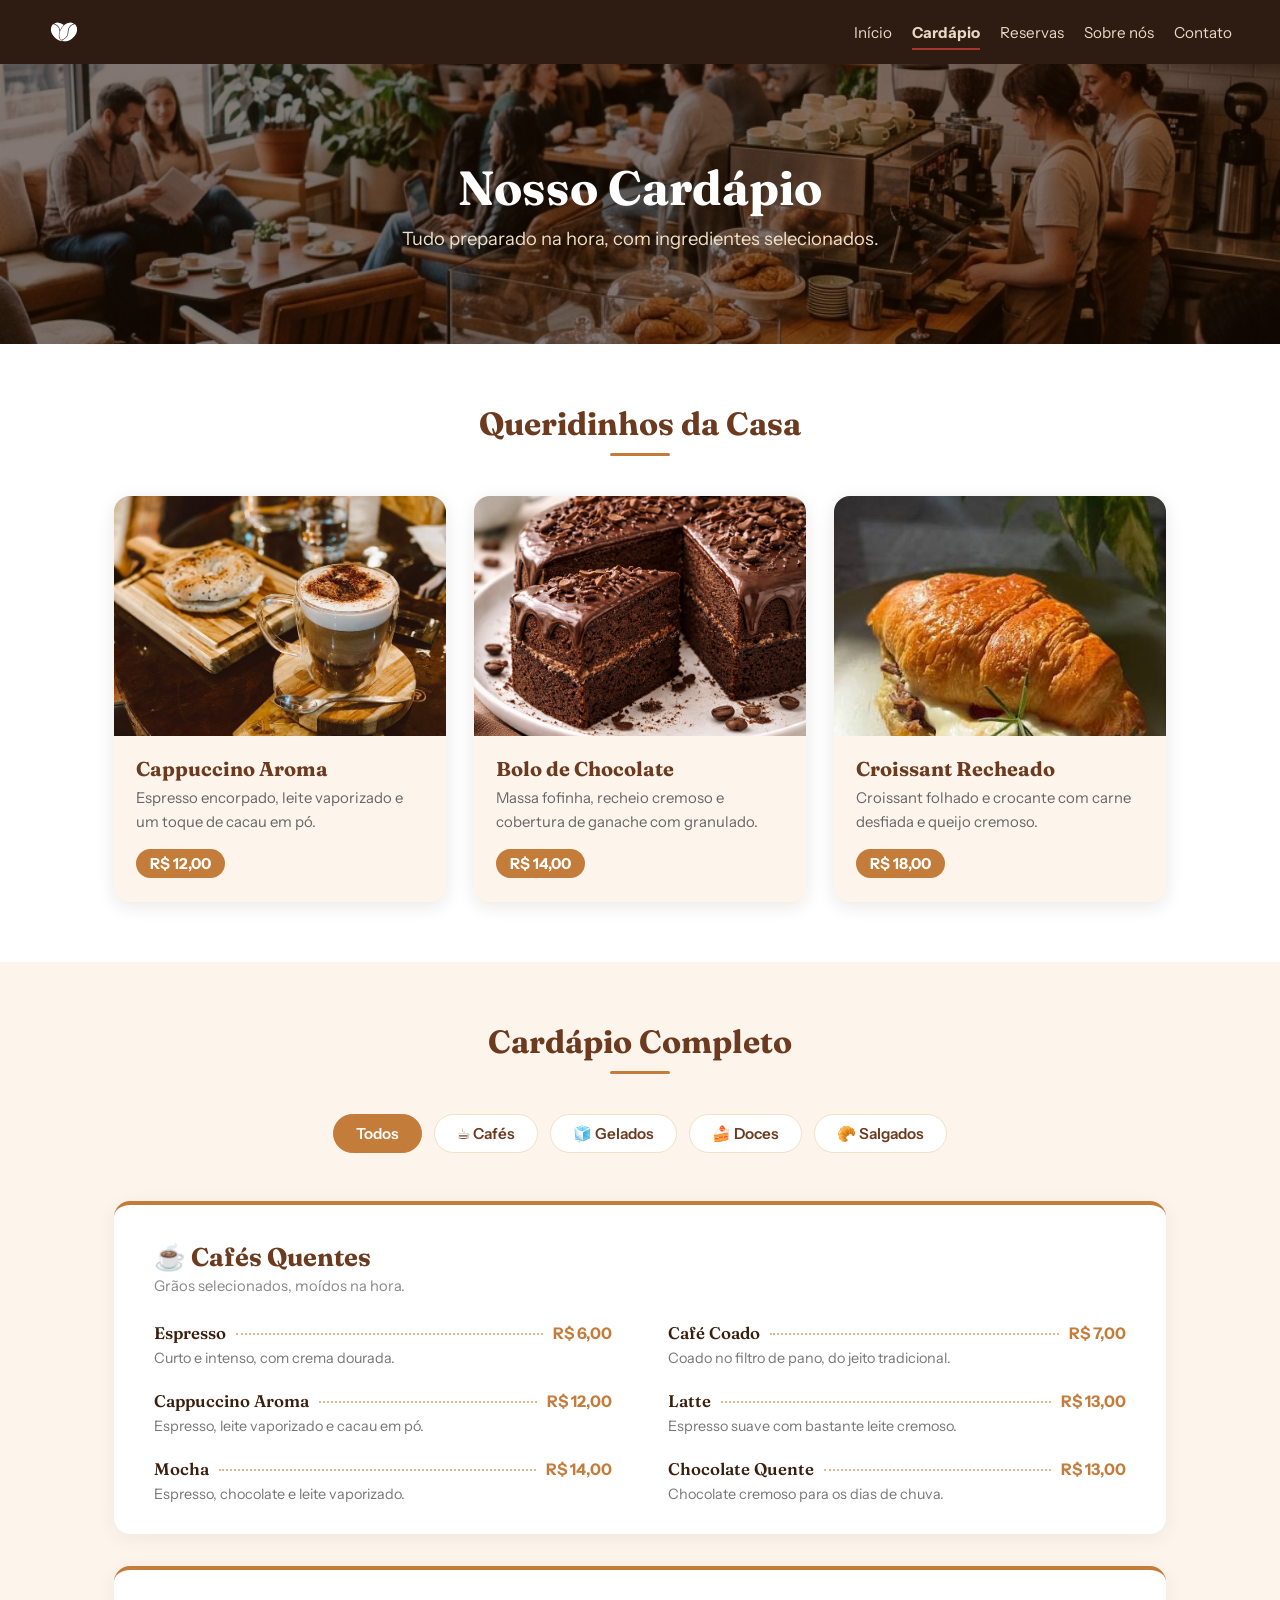
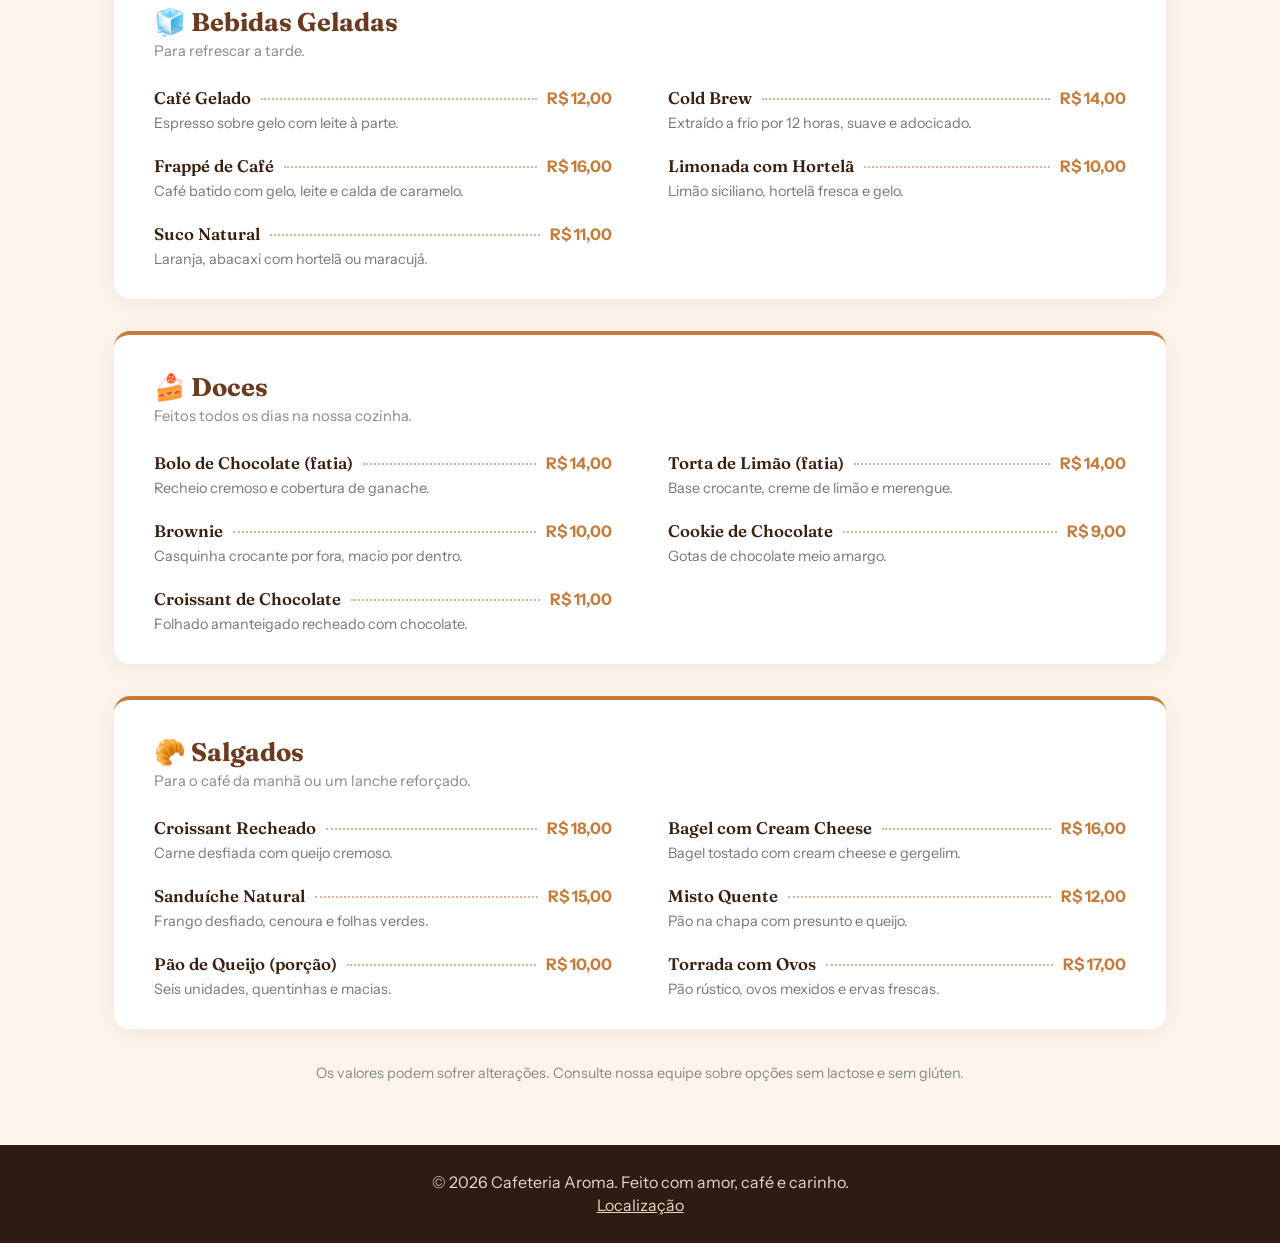
==== cardapio/cardapio.html @ 74f91873 "adicinar cardapio" ====
<!DOCTYPE html>
<html lang="pt-BR">

<head>
    <meta charset="UTF-8" />
    <meta name="viewport" content="width=device-width, initial-scale=1.0" />
    <title>Cardápio | Cafeteria Aroma</title>
    <meta name="description"
        content="Confira o cardápio da Cafeteria Aroma: cafés, bebidas geladas, doces e salgados feitos com carinho." />
    <link rel="preconnect" href="https://fonts.googleapis.com" />
    <link rel="preconnect" href="https://fonts.gstatic.com" crossorigin />
    <link
        href="https://fonts.googleapis.com/css2?family=Fraunces:opsz,wght@9..144,600;9..144,700&family=Instrument+Sans:wght@400;500;600;700&display=swap"
        rel="stylesheet" />
    <!-- Estilo base do site (navbar, hero, rodapé...) + estilo do cardápio -->
    <link rel="stylesheet" href="../index.css" />
    <link rel="stylesheet" href="cardapio.css" />
</head>

<body>

    <!-- CABEÇALHO / NAV -->
    <header class="topo">
        <a class="logo" href="../index.html"><img src="../logocafeteria.svg" alt="Ícone Aroma"></a>
        <nav aria-label="Navegação principal">
            <ul>
                <li><a href="../index.html">Início</a></li>
                <li><a href="cardapio.html" aria-current="page">Cardápio</a></li>
                <li><a href="../reserva/reserva.html">Reservas</a></li>
                <li><a href="../sobre/sobre.html#sobre">Sobre nós</a></li>
                <li><a href="../sobre/sobre.html#contato">Contato</a></li>
            </ul>
        </nav>
    </header>

    <!-- BANNER HERO -->
    <section class="hero hero-cardapio">
        <img src="../banner.png" alt="Interior da cafeteria" class="hero-img" />
        <div class="hero-overlay">
            <h1>Nosso Cardápio</h1>
            <p>Tudo preparado na hora, com ingredientes selecionados.</p>
        </div>
    </section>

    <!-- DESTAQUES -->
    <section class="destaques-section">
        <div class="container">
            <h2 class="section-title">Queridinhos da Casa</h2>
            <div class="destaques-grid">

                <article class="destaque">
                    <img src="../cafe.jpg" alt="Cappuccino cremoso com cacau em pó" />
                    <div class="destaque-info">
                        <h3>Cappuccino Aroma</h3>
                        <p>Espresso encorpado, leite vaporizado e um toque de cacau em pó.</p>
                        <span class="preco-tag">R$ 12,00</span>
                    </div>
                </article>

                <article class="destaque">
                    <img src="../bolo.jpg" alt="Bolo de chocolate com cobertura de ganache" />
                    <div class="destaque-info">
                        <h3>Bolo de Chocolate</h3>
                        <p>Massa fofinha, recheio cremoso e cobertura de ganache com granulado.</p>
                        <span class="preco-tag">R$ 14,00</span>
                    </div>
                </article>

                <article class="destaque">
                    <img src="../croissant.jpg" alt="Croissant recheado com carne desfiada e queijo" />
                    <div class="destaque-info">
                        <h3>Croissant Recheado</h3>
                        <p>Croissant folhado e crocante com carne desfiada e queijo cremoso.</p>
                        <span class="preco-tag">R$ 18,00</span>
                    </div>
                </article>

            </div>
        </div>
    </section>

    <!-- CARDÁPIO COMPLETO -->
    <section class="menu-section">
        <div class="container">
            <h2 class="section-title">Cardápio Completo</h2>

            <!-- Filtro -->
            <div class="filtro-bar" role="group" aria-label="Filtrar por categoria">
                <button class="filtro-btn ativo" data-filtro="todos" aria-pressed="true">Todos</button>
                <button class="filtro-btn" data-filtro="cafes" aria-pressed="false">☕ Cafés</button>
                <button class="filtro-btn" data-filtro="gelados" aria-pressed="false">🧊 Gelados</button>
                <button class="filtro-btn" data-filtro="doces" aria-pressed="false">🍰 Doces</button>
                <button class="filtro-btn" data-filtro="salgados" aria-pressed="false">🥐 Salgados</button>
            </div>

            <!-- CAFÉS -->
            <section class="categoria" data-categoria="cafes">
                <h3 class="categoria-titulo">☕ Cafés Quentes</h3>
                <p class="categoria-sub">Grãos selecionados, moídos na hora.</p>
                <ul class="menu-lista">
                    <li class="item">
                        <div class="item-topo"><h4>Espresso</h4><span class="item-linha"></span><span class="item-preco">R$ 6,00</span></div>
                        <p>Curto e intenso, com crema dourada.</p>
                    </li>
                    <li class="item">
                        <div class="item-topo"><h4>Café Coado</h4><span class="item-linha"></span><span class="item-preco">R$ 7,00</span></div>
                        <p>Coado no filtro de pano, do jeito tradicional.</p>
                    </li>
                    <li class="item">
                        <div class="item-topo"><h4>Cappuccino Aroma</h4><span class="item-linha"></span><span class="item-preco">R$ 12,00</span></div>
                        <p>Espresso, leite vaporizado e cacau em pó.</p>
                    </li>
                    <li class="item">
                        <div class="item-topo"><h4>Latte</h4><span class="item-linha"></span><span class="item-preco">R$ 13,00</span></div>
                        <p>Espresso suave com bastante leite cremoso.</p>
                    </li>
                    <li class="item">
                        <div class="item-topo"><h4>Mocha</h4><span class="item-linha"></span><span class="item-preco">R$ 14,00</span></div>
                        <p>Espresso, chocolate e leite vaporizado.</p>
                    </li>
                    <li class="item">
                        <div class="item-topo"><h4>Chocolate Quente</h4><span class="item-linha"></span><span class="item-preco">R$ 13,00</span></div>
                        <p>Chocolate cremoso para os dias de chuva.</p>
                    </li>
                </ul>
            </section>

            <!-- GELADOS -->
            <section class="categoria" data-categoria="gelados">
                <h3 class="categoria-titulo">🧊 Bebidas Geladas</h3>
                <p class="categoria-sub">Para refrescar a tarde.</p>
                <ul class="menu-lista">
                    <li class="item">
                        <div class="item-topo"><h4>Café Gelado</h4><span class="item-linha"></span><span class="item-preco">R$ 12,00</span></div>
                        <p>Espresso sobre gelo com leite à parte.</p>
                    </li>
                    <li class="item">
                        <div class="item-topo"><h4>Cold Brew</h4><span class="item-linha"></span><span class="item-preco">R$ 14,00</span></div>
                        <p>Extraído a frio por 12 horas, suave e adocicado.</p>
                    </li>
                    <li class="item">
                        <div class="item-topo"><h4>Frappé de Café</h4><span class="item-linha"></span><span class="item-preco">R$ 16,00</span></div>
                        <p>Café batido com gelo, leite e calda de caramelo.</p>
                    </li>
                    <li class="item">
                        <div class="item-topo"><h4>Limonada com Hortelã</h4><span class="item-linha"></span><span class="item-preco">R$ 10,00</span></div>
                        <p>Limão siciliano, hortelã fresca e gelo.</p>
                    </li>
                    <li class="item">
                        <div class="item-topo"><h4>Suco Natural</h4><span class="item-linha"></span><span class="item-preco">R$ 11,00</span></div>
                        <p>Laranja, abacaxi com hortelã ou maracujá.</p>
                    </li>
                </ul>
            </section>

            <!-- DOCES -->
            <section class="categoria" data-categoria="doces">
                <h3 class="categoria-titulo">🍰 Doces</h3>
                <p class="categoria-sub">Feitos todos os dias na nossa cozinha.</p>
                <ul class="menu-lista">
                    <li class="item">
                        <div class="item-topo"><h4>Bolo de Chocolate (fatia)</h4><span class="item-linha"></span><span class="item-preco">R$ 14,00</span></div>
                        <p>Recheio cremoso e cobertura de ganache.</p>
                    </li>
                    <li class="item">
                        <div class="item-topo"><h4>Torta de Limão (fatia)</h4><span class="item-linha"></span><span class="item-preco">R$ 14,00</span></div>
                        <p>Base crocante, creme de limão e merengue.</p>
                    </li>
                    <li class="item">
                        <div class="item-topo"><h4>Brownie</h4><span class="item-linha"></span><span class="item-preco">R$ 10,00</span></div>
                        <p>Casquinha crocante por fora, macio por dentro.</p>
                    </li>
                    <li class="item">
                        <div class="item-topo"><h4>Cookie de Chocolate</h4><span class="item-linha"></span><span class="item-preco">R$ 9,00</span></div>
                        <p>Gotas de chocolate meio amargo.</p>
                    </li>
                    <li class="item">
                        <div class="item-topo"><h4>Croissant de Chocolate</h4><span class="item-linha"></span><span class="item-preco">R$ 11,00</span></div>
                        <p>Folhado amanteigado recheado com chocolate.</p>
                    </li>
                </ul>
            </section>

            <!-- SALGADOS -->
            <section class="categoria" data-categoria="salgados">
                <h3 class="categoria-titulo">🥐 Salgados</h3>
                <p class="categoria-sub">Para o café da manhã ou um lanche reforçado.</p>
                <ul class="menu-lista">
                    <li class="item">
                        <div class="item-topo"><h4>Croissant Recheado</h4><span class="item-linha"></span><span class="item-preco">R$ 18,00</span></div>
                        <p>Carne desfiada com queijo cremoso.</p>
                    </li>
                    <li class="item">
                        <div class="item-topo"><h4>Bagel com Cream Cheese</h4><span class="item-linha"></span><span class="item-preco">R$ 16,00</span></div>
                        <p>Bagel tostado com cream cheese e gergelim.</p>
                    </li>
                    <li class="item">
                        <div class="item-topo"><h4>Sanduíche Natural</h4><span class="item-linha"></span><span class="item-preco">R$ 15,00</span></div>
                        <p>Frango desfiado, cenoura e folhas verdes.</p>
                    </li>
                    <li class="item">
                        <div class="item-topo"><h4>Misto Quente</h4><span class="item-linha"></span><span class="item-preco">R$ 12,00</span></div>
                        <p>Pão na chapa com presunto e queijo.</p>
                    </li>
                    <li class="item">
                        <div class="item-topo"><h4>Pão de Queijo (porção)</h4><span class="item-linha"></span><span class="item-preco">R$ 10,00</span></div>
                        <p>Seis unidades, quentinhas e macias.</p>
                    </li>
                    <li class="item">
                        <div class="item-topo"><h4>Torrada com Ovos</h4><span class="item-linha"></span><span class="item-preco">R$ 17,00</span></div>
                        <p>Pão rústico, ovos mexidos e ervas frescas.</p>
                    </li>
                </ul>
            </section>

            <p class="cardapio-nota">
                Os valores podem sofrer alterações. Consulte nossa equipe sobre opções sem lactose e sem glúten.
            </p>
        </div>
    </section>

    <!-- RODAPÉ -->
    <footer class="rodape">
        <p>© 2026 Cafeteria Aroma. Feito com amor, café e carinho.</p>
        <p><a href="../sobre/sobre.html#localizacao">Localização</a></p>
    </footer>

    <script>
        // Filtro de categorias do cardápio
        const botoes = document.querySelectorAll('.filtro-btn');
        const categorias = document.querySelectorAll('.categoria');

        botoes.forEach(function (botao) {
            botao.addEventListener('click', function () {
                const filtro = botao.dataset.filtro;

                botoes.forEach(function (b) {
                    const ativo = b === botao;
                    b.classList.toggle('ativo', ativo);
                    b.setAttribute('aria-pressed', ativo);
                });

                categorias.forEach(function (cat) {
                    cat.hidden = !(filtro === 'todos' || cat.dataset.categoria === filtro);
                });
            });
        });
    </script>

</body>

</html>
---- index.css ----
/* ================================================
   RESET & BASE
================================================ */
* {
  margin: 0;
  padding: 0;
  box-sizing: border-box;
}

:root {
  --marrom-escuro: #3b1f0e;
  --marrom: #6b3a1f;
  --caramelo: #c47c3a;
  --creme: #fdf5ec;
  --bege: #f0e0c8;
  --branco: #ffffff;
  --texto: #3b2a1a;
  --cinza-leve: #f5f0eb;
  /* Variáveis compartilhadas com reserva.css */
  --espresso: #2e1b12;
  --latte: #e8d9c4;
}

html {
  scroll-behavior: smooth;
}

body {
  font-family: "Instrument Sans", system-ui, -apple-system, "Segoe UI", sans-serif;
  background-color: var(--creme);
  color: var(--texto);
}

/* ================================================
   NAVBAR
================================================ */
/* ================================================
   NAVBAR (Estilo Reserva)
================================================ */
.topo {
  background: #2e1b12;
  color: #e8d9c4;
  display: flex;
  flex-wrap: wrap;
  align-items: center;
  justify-content: space-between;
  gap: .75rem 2rem;
  padding: 1rem clamp(1rem, 5vw, 3rem);
  position: sticky;
  top: 0;
  z-index: 100;
}

.logo {
  font-size: 1.5rem;
  color: var(--bege);
  text-decoration: none;
  font-family: 'Playfair Display', serif;
  display: flex;
  align-items: center;
  gap: 12px;
}

.logo svg,
.logo img {
  width: 32px;
  height: 32px;
}

.topo ul {
  list-style: none;
  display: flex;
  flex-wrap: wrap;
  gap: .25rem 1.25rem;
  margin: 0;
  padding: 0;
}

.topo nav a {
  color: #e8d9c4;
  text-decoration: none;
  padding: .35rem 0;
  border-bottom: 2px solid transparent;
  font-size: 0.95rem;
  transition: border-color 0.25s;
}

.topo nav a:hover {
  border-bottom-color: #e8d9c4;
}

.topo nav a[aria-current="page"] {
  border-bottom-color: #a8352b;
  font-weight: 700;
}

/* ================================================
   HERO / BANNER
================================================ */
.hero {
  position: relative;
  height: 380px;
  overflow: hidden;
}

.hero-img {
  width: 100%;
  height: 100%;
  object-fit: cover;
  display: block;
}

.hero-overlay {
  position: absolute;
  inset: 0;
  background: rgba(30, 10, 0, 0.55);
  display: flex;
  flex-direction: column;
  align-items: center;
  justify-content: center;
  text-align: center;
  padding: 20px;
}

.hero-overlay h1 {
  font-family: "Fraunces", Georgia, "Times New Roman", serif;
  font-size: 3rem;
  color: var(--branco);
  margin-bottom: 10px;
}

.hero-overlay p {
  font-size: 1.15rem;
  color: var(--bege);
  font-weight: 300;
}

/* ================================================
   CONTAINER GERAL
================================================ */
.container {
  max-width: 1100px;
  margin: 0 auto;
  padding: 60px 24px;
}

.section-title {
  font-family: "Fraunces", Georgia, "Times New Roman", serif;
  font-size: 2rem;
  color: var(--marrom);
  text-align: center;
  margin-bottom: 40px;
  position: relative;
}

.section-title::after {
  content: '';
  display: block;
  width: 60px;
  height: 3px;
  background: var(--caramelo);
  margin: 10px auto 0;
  border-radius: 2px;
}

/* ================================================
   SOBRE NÓS
================================================ */
.sobre-section {
  background-color: var(--branco);
}

.sobre-grid {
  display: grid;
  grid-template-columns: 1fr 1fr;
  gap: 48px;
  align-items: start;
}

.sobre-text h2 {
  font-family: "Fraunces", Georgia, "Times New Roman", serif;
  font-size: 1.8rem;
  color: var(--marrom);
  margin-bottom: 20px;
}

.sobre-text p {
  font-size: 1rem;
  line-height: 1.75;
  color: #555;
  margin-bottom: 14px;
}

.sobre-cards {
  display: flex;
  flex-direction: column;
  gap: 20px;
}

.card {
  background: var(--cinza-leve);
  border-left: 4px solid var(--caramelo);
  border-radius: 8px;
  padding: 20px 24px;
  transition: transform 0.25s, box-shadow 0.25s;
}

.card:hover {
  transform: translateX(6px);
  box-shadow: 2px 4px 14px rgba(0, 0, 0, 0.08);
}

.card-icon {
  font-size: 1.6rem;
}

.card h3 {
  font-family: "Fraunces", Georgia, "Times New Roman", serif;
  font-size: 1.1rem;
  color: var(--marrom);
  margin: 6px 0 4px;
}

.card p {
  font-size: 0.92rem;
  color: #666;
}

/* ================================================
   EQUIPE
================================================ */
.equipe-section {
  background-color: var(--creme);
}

.equipe-grid {
  display: flex;
  justify-content: center;
  gap: 32px;
  flex-wrap: wrap;
}

.equipe-grid .membro {
  flex: 0 1 160px;
}

.membro {
  text-align: center;
  transition: transform 0.25s;
}

.membro:hover {
  transform: translateY(-6px);
}

.avatar {
  font-size: 4rem;
  background: var(--bege);
  border-radius: 50%;
  width: 90px;
  height: 90px;
  display: flex;
  align-items: center;
  justify-content: center;
  margin: 0 auto 12px;
  border: 3px solid var(--caramelo);
}

.membro h4 {
  font-family: "Fraunces", Georgia, "Times New Roman", serif;
  font-size: 1.1rem;
  color: var(--marrom-escuro);
}

.membro p {
  font-size: 0.88rem;
  color: #888;
  margin-top: 4px;
}

/* ================================================
   HORÁRIO
================================================ */
.horario-section {
  background-color: var(--marrom-escuro);
}

.horario-section .section-title {
  color: var(--caramelo);
}

.horario-tabela {
  max-width: 500px;
  margin: 0 auto;
  border-radius: 10px;
  overflow: hidden;
}

.horario-linha {
  display: flex;
  justify-content: space-between;
  padding: 16px 24px;
  background: rgba(255, 255, 255, 0.06);
  border-bottom: 1px solid rgba(255, 255, 255, 0.08);
  color: var(--bege);
  font-size: 0.97rem;
}

.horario-linha.destaque {
  background: rgba(196, 124, 58, 0.25);
  color: var(--caramelo);
  font-weight: 700;
}

/* ================================================
   LOCALIZAÇÃO
================================================ */
.localizacao-section {
  background-color: var(--branco);
}

.localizacao-grid {
  display: grid;
  grid-template-columns: 1fr 1.5fr;
  gap: 40px;
  align-items: center;
}

.localizacao-info p {
  font-size: 0.97rem;
  line-height: 2;
  color: #555;
}

.mapa-wrapper {
  border-radius: 12px;
  overflow: hidden;
  border: 3px solid var(--bege);
  box-shadow: 0 4px 16px rgba(0, 0, 0, 0.1);
}

.mapa-wrapper iframe {
  width: 100%;
  height: 280px;
  border: none;
  display: block;
}

/* ================================================
   CONTATO
================================================ */
.contato-section {
  background-color: var(--creme);
}

.contato-grid {
  display: grid;
  grid-template-columns: 1fr 1.4fr;
  gap: 48px;
  align-items: start;
}

.contato-info {
  display: flex;
  flex-direction: column;
  gap: 24px;
}

.contato-item {
  display: flex;
  align-items: flex-start;
  gap: 16px;
}

.contato-icon {
  font-size: 1.6rem;
  margin-top: 2px;
}

.contato-item strong {
  display: block;
  font-size: 0.95rem;
  color: var(--marrom);
  margin-bottom: 2px;
}

.contato-item p {
  font-size: 0.92rem;
  color: #666;
}

/* FORMULÁRIO */
.contato-form {
  background: var(--branco);
  border-radius: 12px;
  padding: 36px;
  box-shadow: 0 4px 20px rgba(0, 0, 0, 0.07);
}

.contato-form h3 {
  font-family: "Fraunces", Georgia, "Times New Roman", serif;
  font-size: 1.4rem;
  color: var(--marrom);
  margin-bottom: 24px;
}

.form-group {
  margin-bottom: 18px;
}

.form-group label {
  display: block;
  font-size: 0.88rem;
  color: var(--marrom);
  font-weight: 700;
  margin-bottom: 6px;
}

.form-group input,
.form-group textarea {
  width: 100%;
  padding: 10px 14px;
  border: 1.5px solid var(--bege);
  border-radius: 8px;
  font-family: "Instrument Sans", system-ui, -apple-system, "Segoe UI", sans-serif;
  font-size: 0.95rem;
  background: var(--creme);
  color: var(--texto);
  transition: border-color 0.25s;
  resize: vertical;
}

.form-group input:focus,
.form-group textarea:focus {
  outline: none;
  border-color: var(--caramelo);
}

#btn-enviar {
  width: 100%;
  padding: 13px;
  background-color: var(--caramelo);
  color: var(--branco);
  border: none;
  border-radius: 8px;
  font-family: "Instrument Sans", system-ui, -apple-system, "Segoe UI", sans-serif;
  font-size: 1rem;
  font-weight: 700;
  cursor: pointer;
  transition: background-color 0.25s, transform 0.15s;
}

#btn-enviar:hover {
  background-color: var(--marrom);
  transform: translateY(-2px);
}

.form-feedback {
  margin-top: 14px;
  text-align: center;
  font-size: 0.93rem;
  min-height: 20px;
}

/* ================================================
   RODAPÉ
================================================ */
.rodape {
  background: var(--espresso);
  color: var(--latte);
  text-align: center;
  padding: 1.5rem 1rem;
}

.rodape p {
  margin: .2rem 0;
}

.rodape a {
  color: var(--latte);
}

/* ================================================
   RESPONSIVO
================================================ */
@media (max-width: 768px) {

  .sobre-grid,
  .localizacao-grid,
  .contato-grid {
    grid-template-columns: 1fr;
  }

  .hero-overlay h1 {
    font-size: 2rem;
  }

  .nav-links {
    gap: 16px;
  }

  .hero {
    height: 260px;
  }
}

/* Container que centraliza o carrossel na tela */
.carrossel-foco {
  position: relative;
  width: 100%;
  max-width: 900px;
  height: 450px;
  margin: 50px auto;
  display: flex;
  justify-content: center;
  align-items: center;
}

.carrossel-foco img {
  position: absolute;
  width: 320px;
  height: 380px;
  object-fit: cover;
  border-radius: 20px;
  box-shadow: 0 10px 25px rgba(0, 0, 0, 0.4);
}

/*Animações*/
.img1 {
  animation: ciclo1 9s infinite ease-in-out;
}

.img2 {
  animation: ciclo2 9s infinite ease-in-out;
}

.img3 {
  animation: ciclo3 9s infinite ease-in-out;
}

@keyframes ciclo1 {

  0%,
  25% {
    transform: translateX(0) scale(1);
    opacity: 1;
    z-index: 2;
  }

  33%,
  58% {
    transform: translateX(-75%) scale(0.8);
    opacity: 0.4;
    z-index: 1;
  }

  66%,
  91% {
    transform: translateX(75%) scale(0.8);
    opacity: 0.4;
    z-index: 1;
  }

  100% {
    transform: translateX(0) scale(1);
    opacity: 1;
    z-index: 2;
  }
}

@keyframes ciclo2 {

  0%,
  25% {
    transform: translateX(75%) scale(0.8);
    opacity: 0.4;
    z-index: 1;
  }

  33%,
  58% {
    transform: translateX(0) scale(1);
    opacity: 1;
    z-index: 2;
  }

  66%,
  91% {
    transform: translateX(-75%) scale(0.8);
    opacity: 0.4;
    z-index: 1;
  }

  100% {
    transform: translateX(75%) scale(0.8);
    opacity: 0.4;
    z-index: 1;
  }
}

@keyframes ciclo3 {

  0%,
  25% {
    transform: translateX(-75%) scale(0.8);
    opacity: 0.4;
    z-index: 1;
  }

  33%,
  58% {
    transform: translateX(75%) scale(0.8);
    opacity: 0.4;
    z-index: 1;
  }

  66%,
  91% {
    transform: translateX(0) scale(1);
    opacity: 1;
    z-index: 2;
  }

  100% {
    transform: translateX(-75%) scale(0.8);
    opacity: 0.4;
    z-index: 1;
  }
}
---- cardapio/cardapio.css ----
/* ================================================
   CARDÁPIO — Cafeteria Aroma
   Usa as variáveis e componentes de ../index.css
   (navbar, hero, container, section-title, rodapé)
   Carregue SEMPRE depois do index.css.
================================================ */

/* HERO menor que o da página inicial */
.hero.hero-cardapio {
  height: 280px;
}

/* ================================================
   FILTRO DE CATEGORIAS
================================================ */
.filtro-bar {
  display: flex;
  flex-wrap: wrap;
  justify-content: center;
  gap: 12px;
  margin-bottom: 48px;
}

.filtro-btn {
  font-family: "Instrument Sans", system-ui, -apple-system, "Segoe UI", sans-serif;
  font-size: 0.95rem;
  font-weight: 600;
  color: var(--marrom);
  background: var(--branco);
  border: 1.5px solid var(--bege);
  border-radius: 999px;
  padding: 9px 22px;
  cursor: pointer;
  transition: background-color 0.25s, color 0.25s, border-color 0.25s, transform 0.15s;
}

.filtro-btn:hover {
  border-color: var(--caramelo);
  transform: translateY(-2px);
}

.filtro-btn.ativo {
  background: var(--caramelo);
  border-color: var(--caramelo);
  color: var(--branco);
}

.filtro-btn:focus-visible {
  outline: 3px solid var(--caramelo);
  outline-offset: 2px;
}

/* ================================================
   DESTAQUES (com foto)
================================================ */
.destaques-section {
  background-color: var(--branco);
}

.destaques-grid {
  display: grid;
  grid-template-columns: repeat(3, 1fr);
  gap: 28px;
}

.destaque {
  background: var(--creme);
  border-radius: 16px;
  overflow: hidden;
  box-shadow: 0 4px 18px rgba(59, 31, 14, 0.1);
  transition: transform 0.25s, box-shadow 0.25s;
}

.destaque:hover {
  transform: translateY(-6px);
  box-shadow: 0 10px 26px rgba(59, 31, 14, 0.16);
}

.destaque img {
  width: 100%;
  height: 240px;
  object-fit: cover;
  display: block;
}

.destaque-info {
  padding: 20px 22px 24px;
}

.destaque-info h3 {
  font-family: "Fraunces", Georgia, "Times New Roman", serif;
  font-size: 1.25rem;
  color: var(--marrom);
  margin-bottom: 6px;
}

.destaque-info p {
  font-size: 0.93rem;
  line-height: 1.6;
  color: #666;
  margin-bottom: 14px;
}

.preco-tag {
  display: inline-block;
  background: var(--caramelo);
  color: var(--branco);
  font-weight: 700;
  font-size: 0.95rem;
  padding: 5px 14px;
  border-radius: 999px;
}

/* ================================================
   CATEGORIAS DO CARDÁPIO
================================================ */
.menu-section {
  background-color: var(--creme);
}

.categoria {
  background: var(--branco);
  border-radius: 16px;
  padding: 36px 40px 28px;
  margin-bottom: 32px;
  box-shadow: 0 4px 20px rgba(0, 0, 0, 0.06);
  border-top: 4px solid var(--caramelo);
}

.categoria[hidden] {
  display: none;
}

.categoria-titulo {
  font-family: "Fraunces", Georgia, "Times New Roman", serif;
  font-size: 1.6rem;
  color: var(--marrom);
  margin-bottom: 4px;
}

.categoria-sub {
  font-size: 0.92rem;
  color: #888;
  margin-bottom: 28px;
}

.menu-lista {
  list-style: none;
  display: grid;
  grid-template-columns: 1fr 1fr;
  gap: 22px 56px;
}

.item-topo {
  display: flex;
  align-items: baseline;
  gap: 10px;
}

.item-topo h4 {
  font-family: "Fraunces", Georgia, "Times New Roman", serif;
  font-size: 1.05rem;
  color: var(--marrom-escuro);
  font-weight: 600;
}

/* pontilhado entre o nome e o preço */
.item-linha {
  flex: 1;
  border-bottom: 2px dotted var(--caramelo);
  opacity: 0.55;
  transform: translateY(-4px);
}

.item-preco {
  font-weight: 700;
  color: var(--caramelo);
  white-space: nowrap;
}

.item p {
  font-size: 0.9rem;
  line-height: 1.55;
  color: #777;
  margin-top: 4px;
}

/* ================================================
   NOTA FINAL
================================================ */
.cardapio-nota {
  text-align: center;
  font-size: 0.9rem;
  color: #888;
  line-height: 1.7;
  margin-top: 12px;
}

/* ================================================
   RESPONSIVO
================================================ */
@media (max-width: 900px) {
  .destaques-grid {
    grid-template-columns: 1fr 1fr;
  }
}

@media (max-width: 768px) {
  .hero.hero-cardapio {
    height: 220px;
  }

  .destaques-grid {
    grid-template-columns: 1fr;
  }

  .categoria {
    padding: 28px 22px 22px;
  }

  .menu-lista {
    grid-template-columns: 1fr;
    gap: 20px;
  }
}
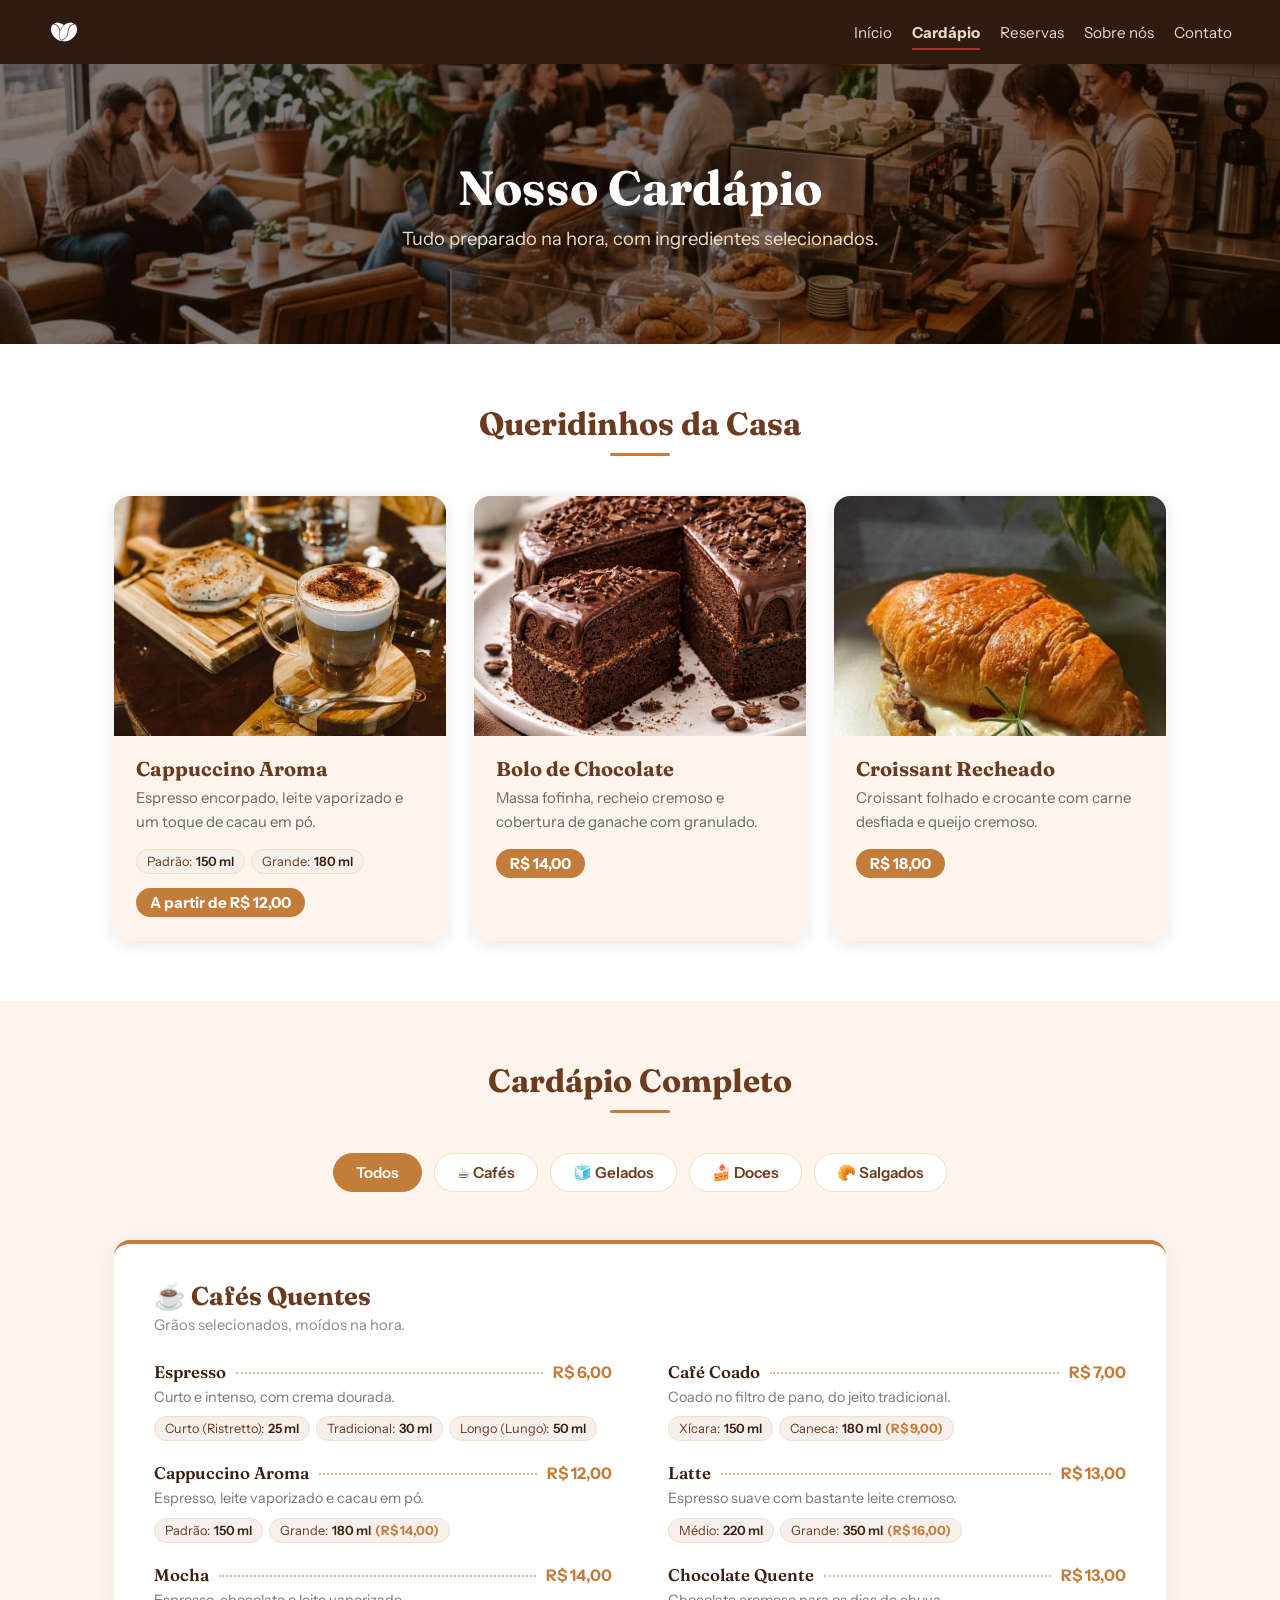
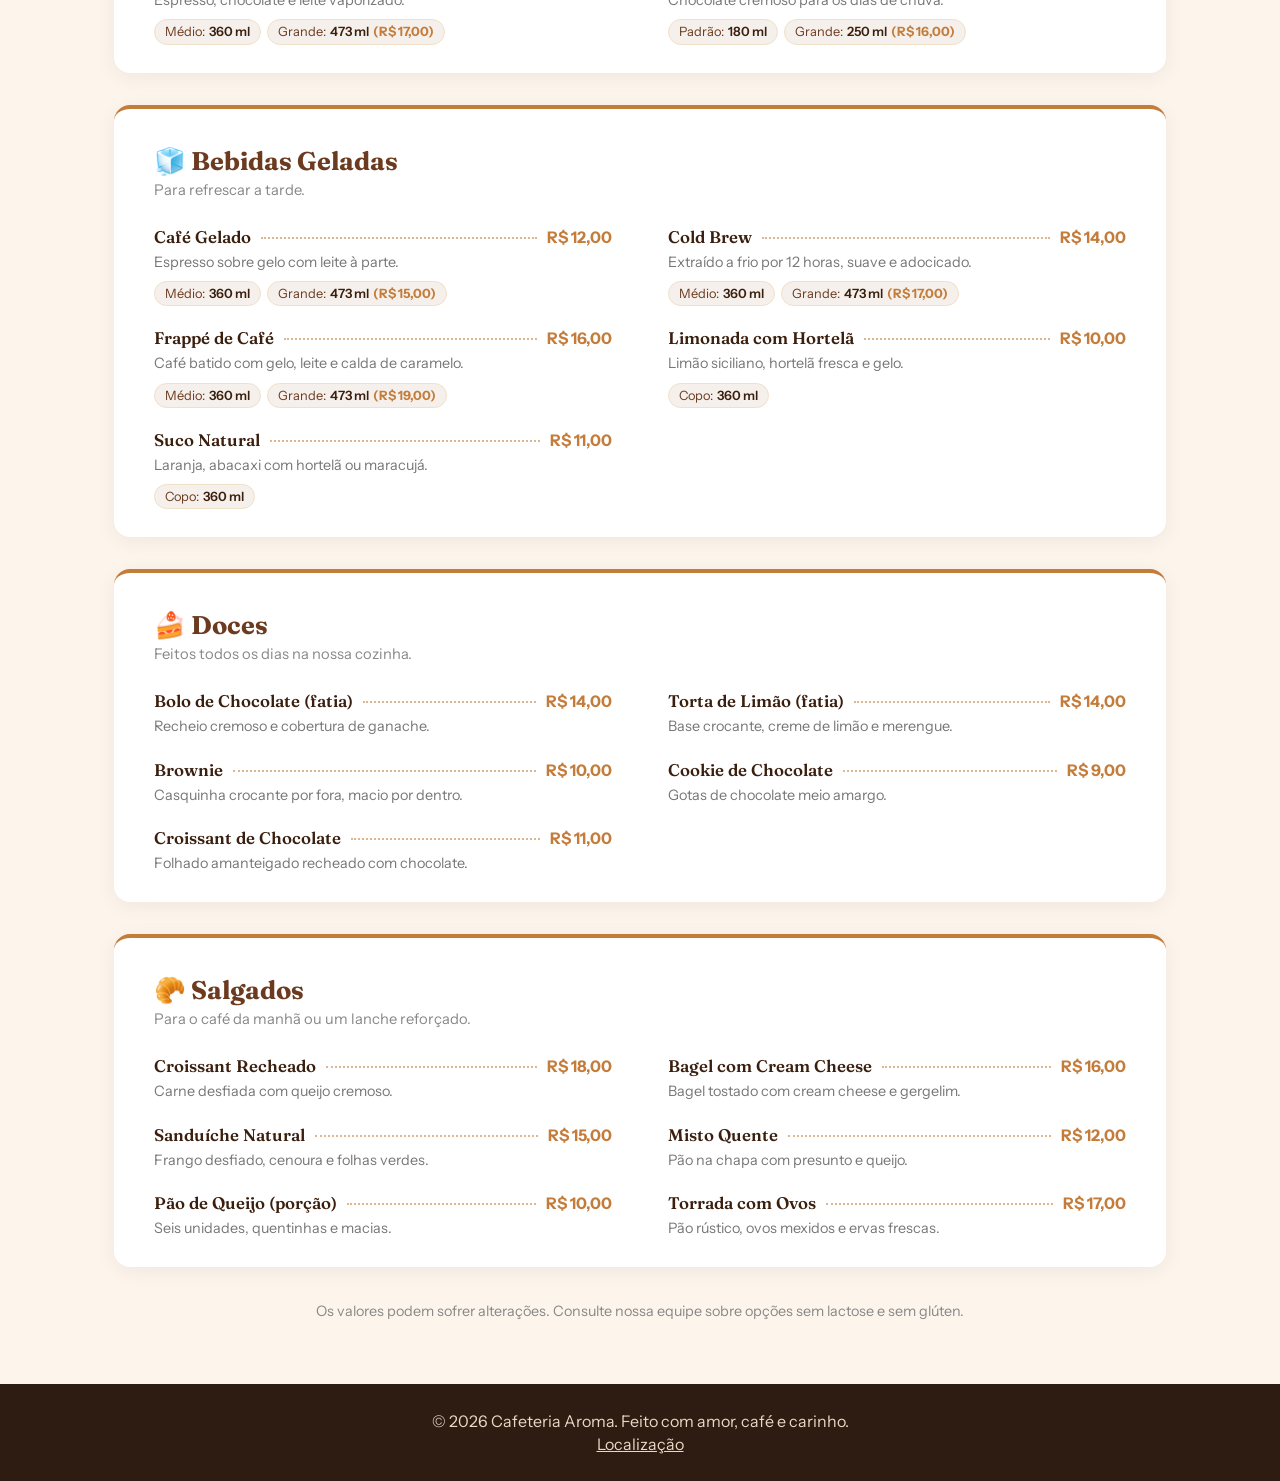
==== commit 184f9f60: "ALTERACAO CARDAPIO" ====
--- a/cardapio/cardapio.html
+++ b/cardapio/cardapio.html
@@ -53,7 +53,11 @@
                     <div class="destaque-info">
                         <h3>Cappuccino Aroma</h3>
                         <p>Espresso encorpado, leite vaporizado e um toque de cacau em pó.</p>
-                        <span class="preco-tag">R$ 12,00</span>
+                        <div class="item-tamanhos" style="margin-bottom: 14px;">
+                            <span class="tamanho-pill">Padrão: <strong>150 ml</strong></span>
+                            <span class="tamanho-pill">Grande: <strong>180 ml</strong></span>
+                        </div>
+                        <span class="preco-tag">A partir de R$ 12,00</span>
                     </div>
                 </article>
 
@@ -101,26 +105,51 @@
                     <li class="item">
                         <div class="item-topo"><h4>Espresso</h4><span class="item-linha"></span><span class="item-preco">R$ 6,00</span></div>
                         <p>Curto e intenso, com crema dourada.</p>
+                        <div class="item-tamanhos">
+                            <span class="tamanho-pill">Curto (Ristretto): <strong>25 ml</strong></span>
+                            <span class="tamanho-pill">Tradicional: <strong>30 ml</strong></span>
+                            <span class="tamanho-pill">Longo (Lungo): <strong>50 ml</strong></span>
+                        </div>
                     </li>
                     <li class="item">
                         <div class="item-topo"><h4>Café Coado</h4><span class="item-linha"></span><span class="item-preco">R$ 7,00</span></div>
                         <p>Coado no filtro de pano, do jeito tradicional.</p>
+                        <div class="item-tamanhos">
+                            <span class="tamanho-pill">Xícara: <strong>150 ml</strong></span>
+                            <span class="tamanho-pill">Caneca: <strong>180 ml</strong> <span class="tamanho-preco">(R$ 9,00)</span></span>
+                        </div>
                     </li>
                     <li class="item">
                         <div class="item-topo"><h4>Cappuccino Aroma</h4><span class="item-linha"></span><span class="item-preco">R$ 12,00</span></div>
                         <p>Espresso, leite vaporizado e cacau em pó.</p>
+                        <div class="item-tamanhos">
+                            <span class="tamanho-pill">Padrão: <strong>150 ml</strong></span>
+                            <span class="tamanho-pill">Grande: <strong>180 ml</strong> <span class="tamanho-preco">(R$ 14,00)</span></span>
+                        </div>
                     </li>
                     <li class="item">
                         <div class="item-topo"><h4>Latte</h4><span class="item-linha"></span><span class="item-preco">R$ 13,00</span></div>
                         <p>Espresso suave com bastante leite cremoso.</p>
+                        <div class="item-tamanhos">
+                            <span class="tamanho-pill">Médio: <strong>220 ml</strong></span>
+                            <span class="tamanho-pill">Grande: <strong>350 ml</strong> <span class="tamanho-preco">(R$ 16,00)</span></span>
+                        </div>
                     </li>
                     <li class="item">
                         <div class="item-topo"><h4>Mocha</h4><span class="item-linha"></span><span class="item-preco">R$ 14,00</span></div>
                         <p>Espresso, chocolate e leite vaporizado.</p>
+                        <div class="item-tamanhos">
+                            <span class="tamanho-pill">Médio: <strong>360 ml</strong></span>
+                            <span class="tamanho-pill">Grande: <strong>473 ml</strong> <span class="tamanho-preco">(R$ 17,00)</span></span>
+                        </div>
                     </li>
                     <li class="item">
                         <div class="item-topo"><h4>Chocolate Quente</h4><span class="item-linha"></span><span class="item-preco">R$ 13,00</span></div>
                         <p>Chocolate cremoso para os dias de chuva.</p>
+                        <div class="item-tamanhos">
+                            <span class="tamanho-pill">Padrão: <strong>180 ml</strong></span>
+                            <span class="tamanho-pill">Grande: <strong>250 ml</strong> <span class="tamanho-preco">(R$ 16,00)</span></span>
+                        </div>
                     </li>
                 </ul>
             </section>
@@ -133,22 +162,40 @@
                     <li class="item">
                         <div class="item-topo"><h4>Café Gelado</h4><span class="item-linha"></span><span class="item-preco">R$ 12,00</span></div>
                         <p>Espresso sobre gelo com leite à parte.</p>
+                        <div class="item-tamanhos">
+                            <span class="tamanho-pill">Médio: <strong>360 ml</strong></span>
+                            <span class="tamanho-pill">Grande: <strong>473 ml</strong> <span class="tamanho-preco">(R$ 15,00)</span></span>
+                        </div>
                     </li>
                     <li class="item">
                         <div class="item-topo"><h4>Cold Brew</h4><span class="item-linha"></span><span class="item-preco">R$ 14,00</span></div>
                         <p>Extraído a frio por 12 horas, suave e adocicado.</p>
+                        <div class="item-tamanhos">
+                            <span class="tamanho-pill">Médio: <strong>360 ml</strong></span>
+                            <span class="tamanho-pill">Grande: <strong>473 ml</strong> <span class="tamanho-preco">(R$ 17,00)</span></span>
+                        </div>
                     </li>
                     <li class="item">
                         <div class="item-topo"><h4>Frappé de Café</h4><span class="item-linha"></span><span class="item-preco">R$ 16,00</span></div>
                         <p>Café batido com gelo, leite e calda de caramelo.</p>
+                        <div class="item-tamanhos">
+                            <span class="tamanho-pill">Médio: <strong>360 ml</strong></span>
+                            <span class="tamanho-pill">Grande: <strong>473 ml</strong> <span class="tamanho-preco">(R$ 19,00)</span></span>
+                        </div>
                     </li>
                     <li class="item">
                         <div class="item-topo"><h4>Limonada com Hortelã</h4><span class="item-linha"></span><span class="item-preco">R$ 10,00</span></div>
                         <p>Limão siciliano, hortelã fresca e gelo.</p>
+                        <div class="item-tamanhos">
+                            <span class="tamanho-pill">Copo: <strong>360 ml</strong></span>
+                        </div>
                     </li>
                     <li class="item">
                         <div class="item-topo"><h4>Suco Natural</h4><span class="item-linha"></span><span class="item-preco">R$ 11,00</span></div>
                         <p>Laranja, abacaxi com hortelã ou maracujá.</p>
+                        <div class="item-tamanhos">
+                            <span class="tamanho-pill">Copo: <strong>360 ml</strong></span>
+                        </div>
                     </li>
                 </ul>
             </section>
--- a/cardapio/cardapio.css
+++ b/cardapio/cardapio.css
@@ -185,6 +185,44 @@
   margin-top: 4px;
 }
 
+/* Tamanhos e volumes em ml */
+.item-tamanhos {
+  display: flex;
+  flex-wrap: wrap;
+  gap: 6px;
+  margin-top: 8px;
+}
+
+.tamanho-pill {
+  display: inline-flex;
+  align-items: center;
+  gap: 4px;
+  font-family: "Instrument Sans", system-ui, -apple-system, sans-serif;
+  font-size: 0.8rem;
+  color: var(--marrom);
+  background: var(--cinza-leve);
+  border: 1px solid var(--bege);
+  border-radius: 999px;
+  padding: 3px 10px;
+  line-height: 1.35;
+  transition: background-color 0.2s, border-color 0.2s;
+}
+
+.tamanho-pill strong {
+  color: var(--marrom-escuro);
+  font-weight: 600;
+}
+
+.tamanho-pill .tamanho-preco {
+  color: var(--caramelo);
+  font-weight: 700;
+}
+
+.tamanho-pill:hover {
+  background: var(--branco);
+  border-color: var(--caramelo);
+}
+
 /* ================================================
    NOTA FINAL
 ================================================ */
